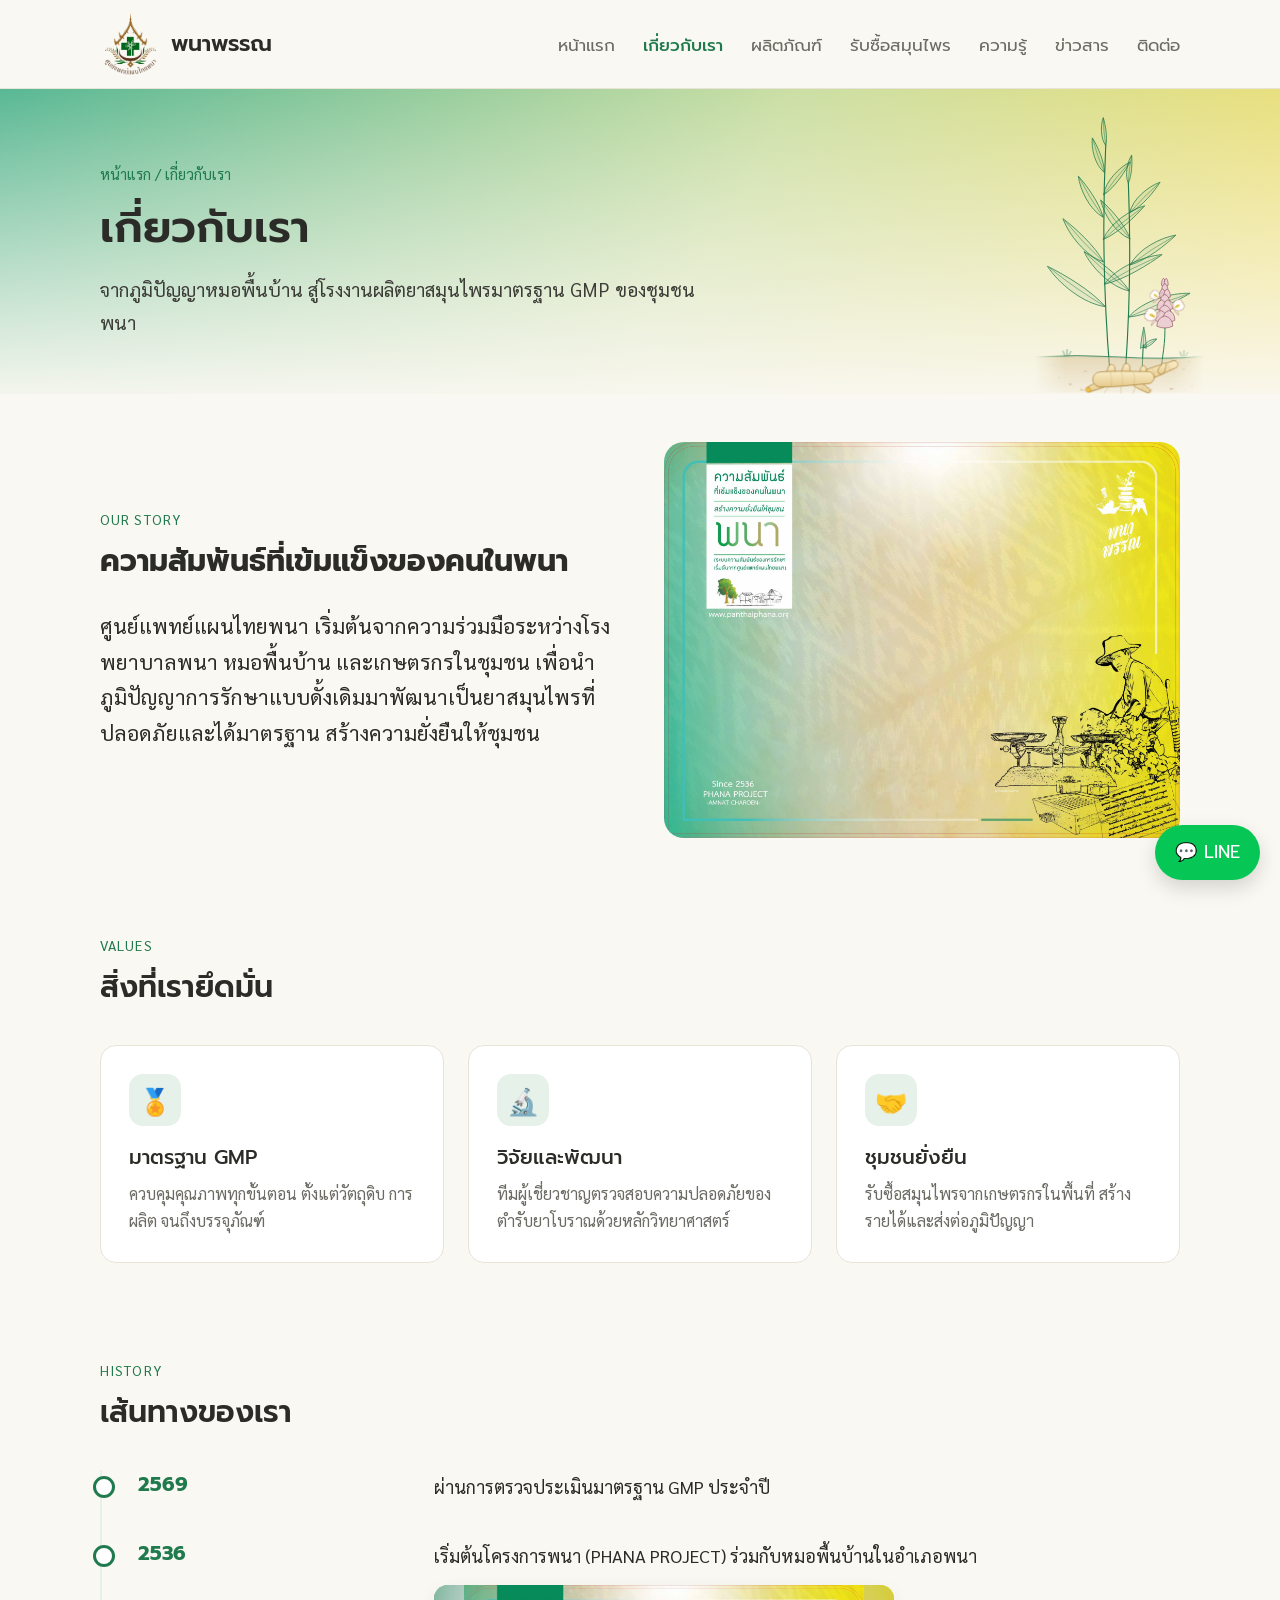
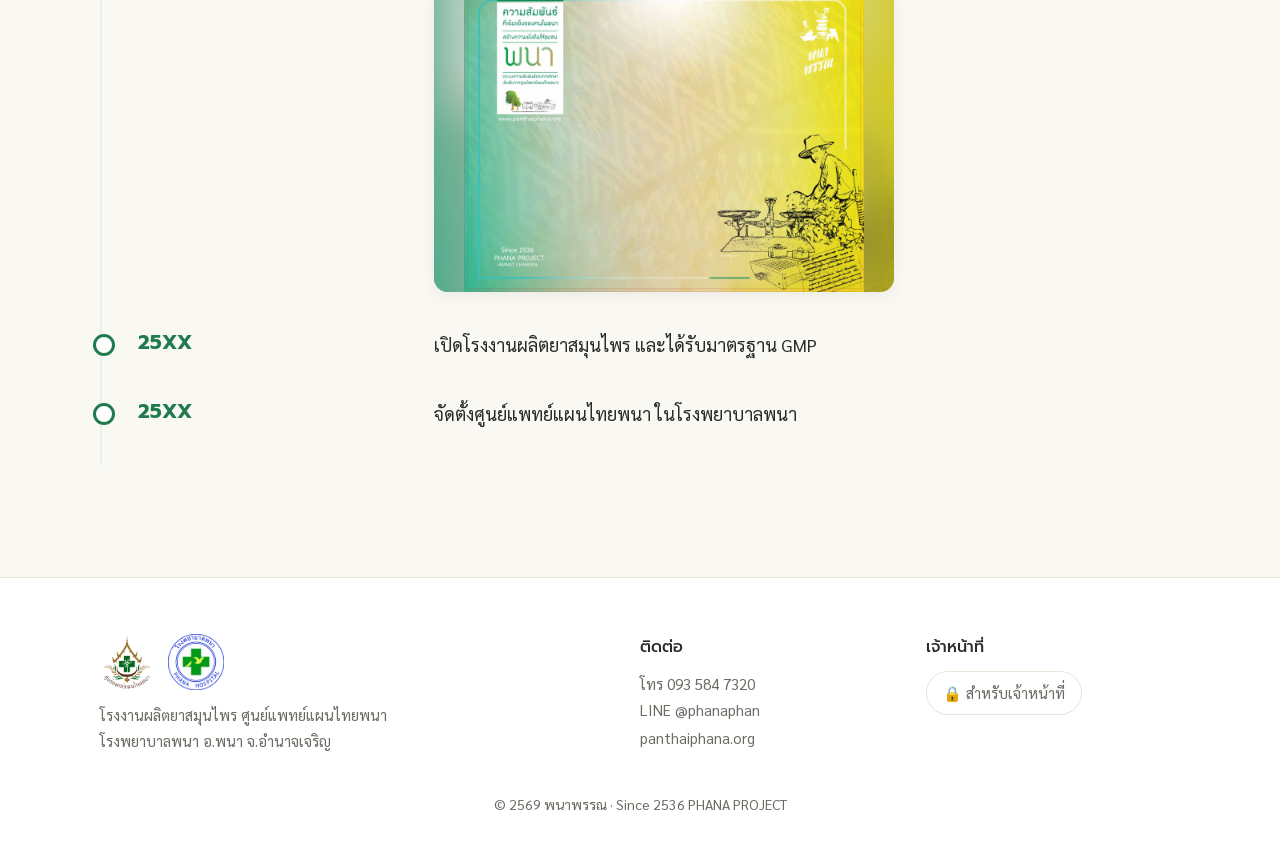
==== about.html @ 0e88390b "Farmers page: faded yearly-quantity column; read still-wanted from the right column The quantity tab" ====
<!doctype html>
<html lang="th">
<head>
<meta charset="utf-8">
<meta name="viewport" content="width=device-width, initial-scale=1">
<title>เกี่ยวกับเรา | พนาพรรณ</title>
<meta name="description" content="ความเป็นมาของโรงงานผลิตยาสมุนไพร ศูนย์แพทย์แผนไทยพนา">
<link rel="icon" href="assets/logo-center.png">
<link rel="preconnect" href="https://fonts.googleapis.com">
<link rel="preconnect" href="https://fonts.gstatic.com" crossorigin>
<link href="https://fonts.googleapis.com/css2?family=Prompt:wght@400;500;600&family=Sarabun:wght@400;500&display=swap" rel="stylesheet">
<link rel="stylesheet" href="assets/style.css?v=20261002j">
</head>
<body data-page="about">
<div id="site-header"></div>

<main>
<div class="page-hero">
  <div class="leaves" id="leaves" data-few="1"></div>
  <div class="wrap">
    <div class="crumb" id="crumb"><a href="index.html">หน้าแรก</a> / เกี่ยวกับเรา</div>
    <h1 id="a-title">เกี่ยวกับเรา</h1>
    <p>จากภูมิปัญญาหมอพื้นบ้าน สู่โรงงานผลิตยาสมุนไพรมาตรฐาน GMP ของชุมชนพนา</p>
  </div>
</div>

<div class="wrap">
  <section class="reveal">
    <div class="split">
      <div>
        <div class="eyebrow">OUR STORY</div>
        <h2 style="font-size:30px;margin:0 0 16px">ความสัมพันธ์ที่เข้มแข็งของคนในพนา</h2>
        <p class="lead">ศูนย์แพทย์แผนไทยพนา เริ่มต้นจากความร่วมมือระหว่างโรงพยาบาลพนา หมอพื้นบ้าน และเกษตรกรในชุมชน เพื่อนำภูมิปัญญาการรักษาแบบดั้งเดิมมาพัฒนาเป็นยาสมุนไพรที่ปลอดภัยและได้มาตรฐาน สร้างความยั่งยืนให้ชุมชน</p>
      </div>
      <img src="assets/poster-phana.jpg" alt="พนา ระบบความสัมพันธ์ของการรักษา" loading="lazy">
    </div>
  </section>

  <section class="reveal">
    <div class="head"><div><div class="eyebrow">VALUES</div><h2>สิ่งที่เรายึดมั่น</h2></div></div>
    <div class="values">
      <div class="value"><div class="ic">🏅</div><h3>มาตรฐาน GMP</h3><p>ควบคุมคุณภาพทุกขั้นตอน ตั้งแต่วัตถุดิบ การผลิต จนถึงบรรจุภัณฑ์</p></div>
      <div class="value"><div class="ic">🔬</div><h3>วิจัยและพัฒนา</h3><p>ทีมผู้เชี่ยวชาญตรวจสอบความปลอดภัยของตำรับยาโบราณด้วยหลักวิทยาศาสตร์</p></div>
      <div class="value"><div class="ic">🤝</div><h3>ชุมชนยั่งยืน</h3><p>รับซื้อสมุนไพรจากเกษตรกรในพื้นที่ สร้างรายได้และส่งต่อภูมิปัญญา</p></div>
    </div>
  </section>

  <section class="reveal">
    <div class="history">
      <div class="head"><div><div class="eyebrow">HISTORY</div><h2>เส้นทางของเรา</h2></div></div>
      <ol class="timeline" id="timeline"></ol>
    </div>
  </section>
</div>
</main>

<div id="site-footer"></div>
<script src="assets/data.js?v=20261002j"></script>
<script src="assets/plai.js?v=20261002j"></script>
<script src="assets/main.js?v=20261002j"></script>
</body>
</html>
---- assets/style.css ----
:root {
  --bg: #FAF8F2;
  --surface: #FFFFFF;
  --text: #2B2B28;
  --muted: #6B6A63;
  --green: #1F7A4D;
  --green-soft: #E6F1EA;
  --gold: #E3C94A;
  --line: #E8E4D8;
  --radius: 16px;
}
* { box-sizing: border-box; }
html { scroll-behavior: smooth; }
body {
  margin: 0; background: var(--bg); color: var(--text);
  font: 18px/1.7 "Sarabun", sans-serif;
}
h1, h2, h3, .brand, .btn, nav a { font-family: "Prompt", sans-serif; }
a { color: inherit; text-decoration: none; }
img { max-width: 100%; display: block; }
.wrap { max-width: 1120px; margin: 0 auto; padding: 0 20px; }

/* Header */
header {
  position: sticky; top: 0; z-index: 20;
  background: rgba(250, 248, 242, .85); backdrop-filter: blur(10px);
  border-bottom: 1px solid var(--line);
}
.bar { display: flex; align-items: center; justify-content: space-between; height: 88px; }
.brand { display: flex; align-items: center; gap: 10px; font-weight: 600; font-size: 22px; }
.brand img { height: 64px; width: auto; }
nav ul { display: flex; gap: 28px; list-style: none; margin: 0; padding: 0; }
nav a { font-size: 17px; color: var(--muted); transition: color .2s; }
nav a:hover { color: var(--green); }
.menu-btn { display: none; background: none; border: 0; font-size: 26px; cursor: pointer; color: var(--text); }

/* Hero */
.hero {
  position: relative; overflow: hidden;
  background: linear-gradient(120deg, #2FA67A 0%, #BFD78E 50%, #EFD84E 100%);
}
.hero::after {
  content: ""; position: absolute; inset: 0;
  background: linear-gradient(180deg, rgba(255,255,255,.15), rgba(250,248,242,.95) 95%);
}
.hero .wrap { position: relative; z-index: 2; padding-top: 96px; padding-bottom: 120px; }
.script { width: 220px; filter: invert(1) brightness(2); opacity: .95; margin-bottom: 24px; }
.hero h1 { font-size: clamp(32px, 5vw, 52px); line-height: 1.25; margin: 0 0 16px; font-weight: 600; }
.hero p { font-size: 20px; color: #3D3D38; max-width: 520px; margin: 0 0 32px; }
.actions { display: flex; gap: 12px; flex-wrap: wrap; }
.btn {
  display: inline-block; padding: 14px 28px; border-radius: 999px;
  font-size: 16px; font-weight: 500; transition: transform .2s, box-shadow .2s;
}
.btn:hover { transform: translateY(-2px); box-shadow: 0 8px 20px rgba(31,122,77,.2); }
.btn-primary { background: var(--green); color: #fff; }
.btn-ghost { background: rgba(255,255,255,.7); color: var(--green); }

.badges { list-style: none; display: flex; flex-wrap: wrap; gap: 10px 24px; margin: 36px 0 0; padding: 0; color: var(--green); font-family: "Prompt", sans-serif; font-weight: 500; font-size: 16px; }

/* Growing plai plant */
.leaves { position: absolute; z-index: 1; pointer-events: none; right: 3%; bottom: 0; top: 4%; width: min(46%, 520px); }
.leaves svg { width: 100%; height: 100%; overflow: visible; }
.draw path, .draw ellipse { stroke-dasharray: 1; stroke-dashoffset: 1; animation: draw var(--t) ease-out var(--d) forwards; }
.leafy path:first-child { fill-opacity: 0; animation: draw var(--t) ease-out var(--d) forwards, fillin .8s ease var(--d) forwards; }
.draw ellipse { fill-opacity: 0; animation: draw var(--t) ease-out var(--d) forwards, fillin .6s ease calc(var(--d) + .3s) forwards; }
.bloom { opacity: 0; transform-box: fill-box; transform-origin: 50% 100%; animation: bloom var(--t) cubic-bezier(.3,1.6,.5,1) var(--d) forwards; }
.fade { opacity: 0; animation: fadein var(--t) ease var(--d) forwards; }
@keyframes fadein { to { opacity: 1; } }
@keyframes draw { to { stroke-dashoffset: 0; } }
@keyframes fillin { to { fill-opacity: 1; } }
@keyframes bloom { from { opacity: 0; transform: scale(.2); } to { opacity: 1; transform: scale(1); } }
.sway { transform-box: fill-box; transform-origin: 50% 100%; animation: sway 6s ease-in-out 7.5s infinite; }
@keyframes sway { 0%, 100% { transform: rotate(0deg); } 50% { transform: rotate(1.4deg); } }
.falling path { opacity: 0; transform-box: fill-box; transform-origin: center; animation: fall 12s ease-in var(--dly) infinite; }
@keyframes fall {
  0% { opacity: 0; transform: translate(200px, 160px) rotate(0deg); }
  8% { opacity: 1; }
  55% { opacity: .9; }
  65%, 100% { opacity: 0; transform: translate(calc(200px + var(--x)), 530px) rotate(220deg); }
}
.hero .leaves { top: 2%; bottom: 12%; }
.page-hero .leaves { top: 8%; bottom: 0; width: 220px; right: 4%; }

/* Sections */
section { padding: 96px 0 0; }
.head { display: flex; justify-content: space-between; align-items: end; margin-bottom: 32px; gap: 16px; }
.head h2 { font-size: 30px; margin: 0; font-weight: 600; }
.head a { color: var(--green); font-size: 16px; white-space: nowrap; }
.eyebrow { color: var(--green); font-size: 14px; letter-spacing: .08em; margin-bottom: 4px; }
.period { display: flex; flex-wrap: wrap; gap: 8px; margin-top: 14px; font-family: "Prompt", sans-serif; }
.period span { padding: 6px 18px; border-radius: 999px; font-size: 17px; font-weight: 500; }
.period span:empty { display: none; }
.period .yr { background: var(--green); color: #fff; box-shadow: 0 4px 12px rgba(31,122,77,.22); }
.period .upd { background: #FBF3CC; color: #5A4D0C; }

.grid { display: grid; grid-template-columns: repeat(3, 1fr); gap: 24px; }
.card {
  background: var(--surface); border: 1px solid var(--line); border-radius: var(--radius);
  overflow: hidden; transition: transform .25s, box-shadow .25s;
}
.card:hover { transform: translateY(-4px); box-shadow: 0 16px 32px rgba(0,0,0,.06); }
.thumb { aspect-ratio: 4/3; display: grid; place-items: center; font-size: 56px; }
.card .body { padding: 20px 22px 24px; }
.tag { font-size: 13px; color: var(--green); background: var(--green-soft); padding: 2px 10px; border-radius: 999px; }
.card h3 { font-size: 19px; margin: 10px 0 4px; font-weight: 500; }
.card p { margin: 0; color: var(--muted); font-size: 16px; }
.price { margin-top: 12px; font-family: "Prompt", sans-serif; color: var(--green); font-size: 20px; font-weight: 600; }

.two { display: grid; grid-template-columns: 1fr 1fr; gap: 48px; }
.list { list-style: none; margin: 0; padding: 0; }
.list li { padding: 18px 0; border-bottom: 1px solid var(--line); }
.list li:first-child { border-top: 1px solid var(--line); }
.list small { color: var(--muted); font-size: 14px; }
.list a { display: block; font-size: 17px; transition: color .2s; }
.list a:hover { color: var(--green); }

/* Footer */
footer { margin-top: 112px; background: var(--surface); border-top: 1px solid var(--line); padding: 56px 0 32px; }
.foot { display: grid; grid-template-columns: 2fr 1fr 1fr; gap: 32px; }
.foot .logos { display: flex; gap: 14px; align-items: center; margin-bottom: 12px; }
.foot .logos img { height: 56px; width: auto; }
.foot h4 { font-family: "Prompt", sans-serif; font-weight: 500; margin: 0 0 10px; font-size: 16px; }
.foot p, .foot a { color: var(--muted); font-size: 15px; margin: 0; }
.staff { display: inline-block; margin-top: 10px; padding: 8px 16px; border: 1px solid var(--line); border-radius: 999px; }
.staff:hover { border-color: var(--green); color: var(--green); }
.copy { margin-top: 40px; font-size: 14px; color: var(--muted); text-align: center; }

.line-fab {
  position: fixed; right: 20px; bottom: 20px; z-index: 30;
  background: #06C755; color: #fff; font-family: "Prompt", sans-serif;
  padding: 12px 20px; border-radius: 999px; box-shadow: 0 8px 20px rgba(0,0,0,.15);
}

header.scrolled { box-shadow: 0 4px 20px rgba(0,0,0,.06); }

/* News slider */
.slider { position: relative; border-radius: 24px; overflow: hidden; aspect-ratio: 21/8; min-height: 320px; background: #ddd; }
.slide {
  position: absolute; inset: 0; opacity: 0; transition: opacity .9s ease;
  background-size: cover; background-position: center; display: flex; align-items: flex-end;
}
.slide.active { opacity: 1; }
.slide.active .bg { transform: scale(1.08); }
.slide .bg { position: absolute; inset: 0; background-size: cover; background-position: center; transition: transform 7s ease-out; }
.slide::after { content: ""; position: absolute; inset: 0; background: linear-gradient(90deg, rgba(20,50,35,.78) 0%, rgba(20,50,35,.35) 55%, transparent 100%); }
.slide .txt { position: relative; z-index: 2; color: #fff; padding: 40px 48px; max-width: 560px; }
/* Slide with a photo: the whole photo is shown (never cropped) on the right,
   over a blurred copy of itself that fills the rest of the banner. */
.slide.has-pic { background: #1E3B2C; }
.slide.has-pic .bg { inset: -40px; filter: blur(26px) brightness(.75); }
.slide.has-pic::after { background: linear-gradient(90deg, rgba(20,50,35,.82) 0%, rgba(20,50,35,.55) 38%, rgba(20,50,35,.1) 70%, transparent 100%); }
.slide .ph { position: absolute; z-index: 1; inset: 0 0 0 44%; background: center / contain no-repeat; }
.slide.has-pic .txt { max-width: 46%; }
.slide .txt > * { opacity: 0; transform: translateY(16px); transition: opacity .6s .3s, transform .6s .3s; }
.slide.active .txt > * { opacity: 1; transform: none; }
.slide .txt small { display: inline-block; background: var(--gold); color: #2B2B28; padding: 2px 12px; border-radius: 999px; font-size: 13px; font-family: "Prompt", sans-serif; }
.slide h3 { font-family: "Prompt", sans-serif; font-size: clamp(22px, 3vw, 32px); font-weight: 600; margin: 12px 0 8px; line-height: 1.3; }
.slide p { margin: 0; opacity: .9; font-size: 16px; }
.s-nav {
  position: absolute; top: 50%; transform: translateY(-50%); z-index: 3;
  width: 44px; height: 44px; border-radius: 50%; border: 0; cursor: pointer;
  background: rgba(255,255,255,.85); color: var(--green); font-size: 20px; transition: background .2s;
}
.s-nav:hover { background: #fff; }
.s-prev { left: 16px; } .s-next { right: 16px; }
.dots { position: absolute; bottom: 20px; right: 28px; z-index: 3; display: flex; gap: 8px; }
.dots button { width: 10px; height: 10px; border-radius: 999px; border: 0; background: rgba(255,255,255,.5); cursor: pointer; transition: width .3s, background .3s; padding: 0; }
.dots button.on { width: 28px; background: #fff; }
.progress { position: absolute; left: 0; bottom: 0; height: 3px; background: var(--gold); z-index: 3; width: 0; }
.progress.run { width: 100%; transition: width 6s linear; }

/* Card tilt */
.card { transform-style: preserve-3d; will-change: transform; }
.thumb span { display: inline-block; transition: transform .4s; }
.card:hover .thumb span { transform: scale(1.2) rotate(-8deg); }

/* Reveal on scroll */
.reveal { opacity: 0; transform: translateY(24px); transition: opacity .7s, transform .7s; }
.reveal.in { opacity: 1; transform: none; }

@media (max-width: 860px) {
  nav ul {
    display: none; position: absolute; top: 88px; left: 0; right: 0;
    flex-direction: column; gap: 0; background: var(--bg); border-bottom: 1px solid var(--line);
  }
  nav ul.open { display: flex; }
  nav li a { display: block; padding: 14px 20px; }
  .menu-btn { display: block; }
  .grid, .two, .foot { grid-template-columns: 1fr; }
  .slider { aspect-ratio: auto; height: 380px; }
  .slide .txt { padding: 28px 24px 56px; }
  .slider:has(.has-pic) { height: 480px; }
  .slide .ph { inset: 0 0 46% 0; }
  .slide.has-pic .txt { max-width: none; }
  .slide.has-pic::after { background: linear-gradient(0deg, rgba(20,50,35,.9) 0%, rgba(20,50,35,.7) 42%, transparent 62%); }
  .s-nav { display: none; }
  .hero .wrap { padding-top: 64px; padding-bottom: 96px; }
  section { padding-top: 72px; }
}
@media (prefers-reduced-motion: reduce) {
  .draw path, .draw ellipse, .leafy path:first-child, .bloom, .sway, .fade, .falling path { animation: none; stroke-dashoffset: 0; fill-opacity: 1; opacity: 1; transform: none; }
  .falling { display: none; }
  .reveal { opacity: 1; transform: none; }
}

/* ---------- Shared additions for inner pages ---------- */
nav a.active { color: var(--green); font-weight: 500; }
main { min-height: 50vh; }

.page-hero {
  position: relative; overflow: hidden;
  background: linear-gradient(120deg, #2FA67A 0%, #BFD78E 55%, #EFD84E 100%);
}
.page-hero::after { content: ""; position: absolute; inset: 0; background: linear-gradient(180deg, rgba(255,255,255,.2), rgba(250,248,242,.96) 100%); }
.page-hero .wrap { position: relative; z-index: 2; padding: 72px 20px 56px; }
.page-hero h1 { font-size: clamp(30px, 4.5vw, 44px); margin: 4px 0 8px; font-weight: 600; }
.page-hero p { margin: 0; color: #3D3D38; max-width: 620px; font-size: 19px; }
.crumb { font-size: 15px; color: var(--green); }
.crumb a:hover { text-decoration: underline; }

/* Filters */
.tools { display: flex; flex-wrap: wrap; gap: 12px; align-items: center; justify-content: space-between; margin-bottom: 28px; }
.chips { display: flex; flex-wrap: wrap; gap: 8px; }
.chip {
  border: 1px solid var(--line); background: var(--surface); color: var(--text);
  padding: 8px 18px; border-radius: 999px; font: 500 15px "Prompt", sans-serif; cursor: pointer; transition: all .2s;
}
.chip:hover { border-color: var(--green); color: var(--green); }
.chip.on { background: var(--green); border-color: var(--green); color: #fff; }
.search {
  flex: 0 1 300px; border: 1px solid var(--line); background: var(--surface); border-radius: 999px;
  padding: 10px 18px; font: 16px "Sarabun", sans-serif; color: var(--text); outline: none;
}
.search:focus { border-color: var(--green); box-shadow: 0 0 0 3px var(--green-soft); }
.empty { text-align: center; color: var(--muted); padding: 48px 0; }
.card { cursor: pointer; }
.card .more { margin-top: 10px; font-size: 15px; color: var(--green); font-family: "Prompt", sans-serif; }
.row-between { display: flex; justify-content: space-between; align-items: end; }

/* Modal */
.modal { position: fixed; inset: 0; z-index: 50; display: grid; place-items: center; padding: 20px; background: rgba(20,30,25,.45); opacity: 0; pointer-events: none; transition: opacity .25s; }
.modal.open { opacity: 1; pointer-events: auto; }
.modal .box { background: var(--surface); border-radius: 20px; max-width: 560px; width: 100%; max-height: 90vh; overflow: auto; transform: translateY(20px) scale(.97); transition: transform .3s; }
.modal.open .box { transform: none; }
.modal .thumb { aspect-ratio: 16/7; font-size: 72px; }
.modal .body { padding: 24px 28px 28px; }
.modal h3 { font-size: 26px; margin: 10px 0 4px; }
.modal dl { margin: 18px 0 0; }
.modal dt { font-family: "Prompt", sans-serif; font-weight: 500; color: var(--green); font-size: 15px; margin-top: 14px; }
.modal dd { margin: 2px 0 0; font-size: 16px; }
.modal .box { position: relative; }
.modal .close { position: absolute; top: 12px; right: 12px; z-index: 1; width: 40px; height: 40px; border-radius: 50%; border: 0; background: rgba(255,255,255,.9); font-size: 20px; cursor: pointer; }

/* News / article cards */
.post { display: grid; grid-template-columns: 200px 1fr; gap: 24px; padding: 24px 0; border-bottom: 1px solid var(--line); }
.post:first-child { border-top: 1px solid var(--line); }
.post .pic { border-radius: 12px; aspect-ratio: 4/3; background-size: cover; background-position: center; display: grid; place-items: center; font-size: 44px; }
.post h3 { font-family: "Prompt", sans-serif; font-weight: 500; font-size: 21px; margin: 6px 0; line-height: 1.4; transition: color .2s; }
.post:hover h3 { color: var(--green); }
.post p { margin: 0; color: var(--muted); font-size: 16px; }
.meta { font-size: 14px; color: var(--muted); display: flex; gap: 10px; align-items: center; flex-wrap: wrap; }

.article { max-width: 720px; margin: 0 auto; }
.article .cover { border-radius: 20px; aspect-ratio: 16/8; background-size: cover; background-position: center; margin-bottom: 32px; display: grid; place-items: center; font-size: 80px; }
.article p { font-size: 19px; margin: 0 0 20px; }
.article .gallery { margin-bottom: 32px; }

/* Picture sets (news, articles, history): 1, 2 or 3 pictures */
.gallery { display: grid; gap: 10px; grid-template-columns: repeat(var(--n, 1), minmax(0, 1fr)); }
.gallery.g2 { --n: 2; }
.gallery.g3 { --n: 3; }
.gallery a { position: relative; aspect-ratio: 3/2; overflow: hidden; border-radius: 14px; background: #E9E6DC center / cover; cursor: zoom-in; box-shadow: 0 4px 16px rgba(0,0,0,.06); }
.gallery a::before { content: ""; position: absolute; inset: -30px; background: inherit; filter: blur(22px) brightness(.9); }
.gallery img { position: relative; width: 100%; height: 100%; object-fit: contain; }
.back { display: inline-block; margin-top: 24px; color: var(--green); font-family: "Prompt", sans-serif; }

/* About */
.lead { font-size: 21px; max-width: 760px; }
.values { display: grid; grid-template-columns: repeat(3, 1fr); gap: 24px; }
.value { background: var(--surface); border: 1px solid var(--line); border-radius: var(--radius); padding: 28px; }
.value .ic { width: 52px; height: 52px; border-radius: 14px; background: var(--green-soft); display: grid; place-items: center; font-size: 26px; margin-bottom: 14px; }
.value h3 { font-size: 20px; margin: 0 0 6px; font-weight: 500; }
.value p { margin: 0; color: var(--muted); font-size: 16px; }
.timeline { list-style: none; margin: 0; padding: 0 0 0 28px; border-left: 2px solid var(--green-soft); }
.timeline li { position: relative; padding: 0 0 36px 8px; display: grid; grid-template-columns: 260px minmax(0, 1fr); gap: 4px 36px; align-items: start; }
.timeline li::before { content: ""; position: absolute; left: -37px; top: 6px; width: 16px; height: 16px; border-radius: 50%; background: var(--surface); border: 3px solid var(--green); }
.timeline b { font-family: "Prompt", sans-serif; color: var(--green); font-size: 20px; line-height: 1.45; }
.timeline p { margin: 2px 0 0; }
.timeline .gallery { margin-top: 14px; }
.timeline .gallery.g1 { max-width: 460px; }
.split { display: grid; grid-template-columns: 1fr 1fr; gap: 48px; align-items: center; }
.split img { border-radius: 20px; }

/* Contact */
.contact-grid { display: grid; grid-template-columns: repeat(2, 1fr); gap: 20px; }
.info { background: var(--surface); border: 1px solid var(--line); border-radius: var(--radius); padding: 24px; display: flex; gap: 16px; align-items: flex-start; transition: border-color .2s, transform .2s; }
a.info:hover { border-color: var(--green); transform: translateY(-2px); }
.info .ic { flex: none; width: 48px; height: 48px; border-radius: 12px; background: var(--green-soft); display: grid; place-items: center; font-size: 22px; }
.info h3 { margin: 0 0 2px; font-size: 17px; font-weight: 500; }
.info p { margin: 0; color: var(--muted); font-size: 16px; }
.map { width: 100%; height: 380px; border: 0; border-radius: 20px; margin-top: 24px; background: var(--line); }

@media (max-width: 860px) {
  .values, .contact-grid, .split, .timeline li { grid-template-columns: 1fr; }
  .gallery.g3 { --n: 2; }
  .gallery.g3 a:first-child { grid-column: 1 / -1; }
  .post { grid-template-columns: 110px 1fr; gap: 16px; }
  .post h3 { font-size: 18px; }
  .post p { display: none; }
  .search { flex: 1 1 100%; }
  .page-hero .wrap { padding: 48px 20px 40px; }
}
.page-hero + .wrap > section:first-child { padding-top: 48px; }
.nw { white-space: nowrap; }
@media (max-width: 860px) {
  .line-fab { width: 56px; height: 56px; padding: 0; display: grid; place-items: center; font-size: 26px; right: 16px; bottom: 88px; }
  .line-fab span { display: none; }
}
@media (max-width: 860px) {
  .hero .leaves { width: 75%; right: -14%; opacity: .3; }
  .page-hero .leaves { width: 130px; right: 0; opacity: .5; }
}

/* Farmers page */
.updated { margin-top: 16px; display: inline-block; background: rgba(255,255,255,.75); padding: 6px 16px; border-radius: 999px; font-size: 15px; color: var(--green); }
.chip small { font-size: 12px; opacity: .8; }
.only-open { display: inline-flex; gap: 8px; align-items: center; margin: -12px 0 16px; font-size: 16px; color: var(--muted); cursor: pointer; }
.only-open input { width: 18px; height: 18px; accent-color: var(--green); }
.table-wrap { background: var(--surface); border: 1px solid var(--line); border-radius: var(--radius); overflow: hidden; }
.herbs { width: 100%; border-collapse: collapse; font-size: 16px; }
.herbs th { background: var(--green-soft); color: var(--green); font: 500 15px "Prompt", sans-serif; text-align: left; padding: 12px 16px; }
.herbs td { padding: 11px 16px; border-top: 1px solid var(--line); }
.herbs tbody tr:hover { background: #FBFAF5; }
.herbs .num { text-align: right; font-variant-numeric: tabular-nums; }
.herbs td.a { color: var(--green); font-weight: 500; }
.herbs td:first-child { color: var(--muted); font-size: 14px; }
.herbs tr.closed td { color: #A9A79E; }
.status { font-size: 13px; padding: 2px 10px; border-radius: 999px; white-space: nowrap; }
.status.on { background: var(--green-soft); color: var(--green); }
.status.off { background: #F6E6E6; color: #A34A4A; }
.note { color: var(--muted); font-size: 15px; margin: 14px 0 0; }
.steps { list-style: none; margin: 0; padding: 0; display: grid; grid-template-columns: repeat(5, 1fr); gap: 20px; counter-reset: s; }
.steps li { background: var(--surface); border: 1px solid var(--line); border-radius: var(--radius); padding: 24px; position: relative; counter-increment: s; }
.steps li::after { content: counter(s); position: absolute; top: 18px; right: 20px; font: 600 28px "Prompt", sans-serif; color: var(--green-soft); }
.steps .ic { width: 52px; height: 52px; border-radius: 14px; background: var(--green-soft); display: grid; place-items: center; font-size: 26px; margin-bottom: 14px; }
.steps h3 { font-size: 18px; margin: 0 0 4px; font-weight: 500; }
.steps p { margin: 0; color: var(--muted); font-size: 15px; }
.checks { list-style: none; padding: 0; margin: 0; display: grid; grid-template-columns: 1fr 1fr; gap: 12px 32px; }
.checks li { padding-left: 32px; position: relative; }
.checks li::before { content: "✓"; position: absolute; left: 0; top: 1px; width: 22px; height: 22px; border-radius: 50%; background: var(--green); color: #fff; font-size: 13px; display: grid; place-items: center; }
.cta { background: linear-gradient(120deg, #2FA67A, #BFD78E 60%, #EFD84E); border-radius: 24px; padding: 40px 48px; display: flex; justify-content: space-between; align-items: center; gap: 24px; flex-wrap: wrap; }
.cta h2 { margin: 0 0 4px; font-size: 28px; }
.cta p { margin: 0; color: #3D3D38; }
.btn-line { background: #06C755; color: #fff; }

@media (max-width: 860px) {
  .steps, .checks { grid-template-columns: 1fr; }
  .cta { padding: 28px 24px; }
  .table-wrap { background: none; border: 0; overflow: visible; }
  .herbs thead { display: none; }
  .herbs, .herbs tbody { display: block; }
  .herbs tr { display: grid; grid-template-columns: 1fr 1fr 1fr; gap: 4px 12px; background: var(--surface); border: 1px solid var(--line); border-radius: var(--radius); padding: 16px; margin-bottom: 12px; }
  .herbs td { border: 0; padding: 0; }
  .herbs td.name { grid-column: 1 / 3; grid-row: 1; font: 500 18px "Prompt", sans-serif; }
  .herbs td:first-child { grid-column: 3; grid-row: 2; display: none; }
  .herbs td:nth-child(3) { display: none; }
  .herbs td:last-child { grid-column: 3; grid-row: 1; text-align: right; }
  .herbs td.num { text-align: left; margin-top: 6px; }
  .herbs td.num::before { content: attr(data-l); display: block; font-size: 13px; color: var(--muted); font-weight: 400; }
  .wants tr { grid-template-columns: 1fr auto; }
  .wants td.name { grid-column: 1; }
  .wants td.num { display: block; grid-column: 2; grid-row: 1; text-align: right; margin: 0; }
  .wants td.num::before { display: none; }
  .wants td.num.total { grid-column: 1 / -1; grid-row: 2; text-align: left; }
  .wants td.num.total:not(:empty)::before { display: inline; content: 'ต้องการทั้งปี '; font-size: inherit; color: inherit; }
  .wants td:last-child { grid-column: 1 / -1; grid-row: 3; text-align: left; }
}
.wants td.num b { color: var(--green); font-weight: 500; }
.wants td.num small, .wants td:last-child { color: var(--muted); font-size: 14px; }
.wants tr.closed td.num { color: #A9A79E; }
.wants .total, .wants td.total small { color: #A9A79E; font-size: 15px; font-weight: 400; }
.map-btn { margin-top: 24px; }

.tools-2 { align-items: center; margin: -12px 0 16px; gap: 12px; flex-wrap: wrap; }
.tools-2 .only-open { margin: 0; }
.print-link { border: 1px solid var(--line); background: var(--surface); padding: 10px 20px; font-size: 15px; }

/* Products page: featured banner + drug table */
.feature { position: relative; margin: 8px 0 -24px; background: linear-gradient(120deg, #E6F1EA, #FBF6DF); border: 1px solid var(--line); border-radius: 24px; overflow: hidden; }
.fslide { display: none; grid-template-columns: 180px 1fr; gap: 28px; align-items: center; padding: 22px 32px; }
.fslide.active { display: grid; animation: fadeIn .5s; }
@keyframes fadeIn { from { opacity: 0; } to { opacity: 1; } }
.fpic { aspect-ratio: 1; border-radius: 16px; display: grid; place-items: center; font-size: 72px; box-shadow: 0 10px 30px rgba(0,0,0,.08); }
.ftxt small { color: #9A7B12; font-family: "Prompt", sans-serif; font-size: 15px; }
.ftxt h2 { font-size: 28px; margin: 4px 0 2px; font-weight: 600; }
.ftxt .trade { color: var(--green); font-family: "Prompt", sans-serif; }
.ftxt p { color: var(--muted); margin: 6px 0 0; font-size: 16px; }
.fbuy { display: flex; align-items: center; gap: 14px; flex-wrap: wrap; margin-top: 10px; color: var(--muted); font-size: 16px; }
.fbuy .price { margin: 0; font-size: 26px; }
.fbuy .btn { margin-left: auto; }
.feature .dots { bottom: 14px; right: 24px; }
.feature .dots button { background: rgba(31,122,77,.25); }
.feature .dots button.on { background: var(--green); }
.filters { display: grid; gap: 10px; margin-bottom: 20px; }
.f-row { display: flex; gap: 12px; align-items: center; flex-wrap: wrap; }
.f-label { font-family: "Prompt", sans-serif; font-size: 15px; color: var(--muted); min-width: 72px; }
.d-tools { margin: 0 0 10px; }
.d-tools .search { flex: 1 1 320px; max-width: 460px; }
.d-count { color: var(--muted); font-size: 14px; margin-bottom: 8px; }
.drug-wrap { overflow-x: auto; -webkit-overflow-scrolling: touch; }
.drugs { border-collapse: separate; border-spacing: 0; font-size: 15px; min-width: 1500px; width: 100%; }
.drugs th { background: var(--green-soft); color: var(--green); font: 500 14px "Prompt", sans-serif; text-align: left; padding: 11px 12px; white-space: nowrap; }
.drugs td { padding: 10px 12px; border-top: 1px solid var(--line); vertical-align: top; background: var(--surface); }
.drugs tbody tr { cursor: pointer; }
.drugs tbody tr:hover td, .drugs tbody tr:focus td { background: #F4F8F2; }
.drugs tbody tr:focus { outline: none; }
.drugs .n { color: var(--muted); font-size: 13px; }
.drugs .num { text-align: right; white-space: nowrap; color: var(--green); font-weight: 500; font-variant-numeric: tabular-nums; }
.drugs .name { position: sticky; left: 0; z-index: 1; min-width: 240px; max-width: 300px; box-shadow: 1px 0 0 var(--line), 6px 0 10px -8px rgba(0,0,0,.25); }
.drugs th.name { z-index: 2; background: var(--green-soft); white-space: normal; }
.drugs td.name b { display: block; font-weight: 500; }
.drugs .code { font-size: 13px; font-variant-numeric: tabular-nums; white-space: nowrap; letter-spacing: .02em; }
.drugs .tag { font-size: 12px; white-space: nowrap; }
.dstat { display: inline-block; font-size: 12px; padding: 1px 9px; border-radius: 999px; white-space: nowrap; margin-top: 3px; font-weight: 400; }
.dstat.ok { background: var(--green-soft); color: var(--green); }
.dstat.pre { background: #FBF0D4; color: #8A6410; }
.dstat.long { background: #F6E4EA; color: #8E4A5E; }
.modal .box.wide { max-width: 720px; }
.modal .box.wide .thumb { aspect-ratio: 16/8; }
.modal .box.wide .thumb:has(span) { aspect-ratio: auto; height: 120px; font-size: 56px; }
.modal .price small { color: var(--muted); font-weight: 400; font-size: 15px; }
.badges-row { display: flex; gap: 6px; flex-wrap: wrap; align-items: center; }
.badges-row .dstat { margin: 0; font-size: 13px; padding: 2px 10px; }
.modal dl.facts { display: grid; grid-template-columns: 1fr 1fr; gap: 2px 20px; background: #FAF8F2; border-radius: 12px; padding: 4px 16px 14px; }
.modal dl.facts dt { font-size: 13px; color: var(--muted); margin-top: 10px; }
.modal dl.facts dd { font-size: 15px; word-break: break-word; }
.modal dd ul { margin: 2px 0 0; padding-left: 20px; }
.modal dd p { margin: 0; }
@media (max-width: 860px) {
  .feature { border-radius: 18px; }
  .fslide { grid-template-columns: 96px 1fr; gap: 14px; padding: 16px; align-items: start; }
  .fpic { font-size: 44px; border-radius: 12px; }
  .ftxt small { font-size: 13px; }
  .ftxt h2 { font-size: 20px; }
  .ftxt .trade, .ftxt p { font-size: 14px; }
  .ftxt p { display: -webkit-box; -webkit-line-clamp: 2; -webkit-box-orient: vertical; overflow: hidden; }
  .fbuy { gap: 8px 10px; font-size: 14px; }
  .fbuy .price { font-size: 20px; }
  .fbuy .btn { margin-left: 0; padding: 8px 16px; font-size: 14px; }
  .feature:has(.dots) .fslide { padding-bottom: 34px; }
  .f-label { min-width: 0; width: 100%; }
  .drug-wrap { background: var(--surface); border: 1px solid var(--line); overflow-x: auto; }
  .drugs { font-size: 14px; min-width: 1350px; }
  .drugs .name { min-width: 170px; max-width: 190px; }
  .modal dl.facts { grid-template-columns: 1fr; }
}
.tag.ned { background: #C62828; color: #fff; font-weight: 600; }
.drugs.few { min-width: 0; }
.drugs.few .name { max-width: none; }
.d-tools .print-link { margin-left: 0; }
.cols-pick { position: relative; margin-left: auto; }
.cols-pick summary { list-style: none; cursor: pointer; }
.cols-pick summary::-webkit-details-marker { display: none; }
.cols-pop { position: absolute; right: 0; top: calc(100% + 8px); z-index: 10; width: 260px; background: var(--surface); border: 1px solid var(--line); border-radius: 14px; box-shadow: 0 12px 30px rgba(0,0,0,.12); padding: 12px 16px; }
.cols-list label { display: flex; gap: 10px; align-items: center; padding: 4px 0; font-size: 15px; cursor: pointer; }
.cols-list input { width: 17px; height: 17px; accent-color: var(--green); }
.cols-list input:disabled + * , .cols-list label:has(input:disabled) { color: var(--muted); cursor: default; }
.cols-reset { margin-top: 8px; width: 100%; border: 1px solid var(--line); background: var(--bg); border-radius: 999px; padding: 7px; font: 500 14px "Prompt", sans-serif; color: var(--green); cursor: pointer; }
@media (max-width: 860px) { .cols-pick { margin-left: 0; } .cols-pop { left: 0; right: auto; } }

/* Pager (news / knowledge) */
.pager { display: flex; flex-wrap: wrap; gap: 6px; justify-content: center; align-items: center; margin-top: 32px; }
.pager:empty { display: none; }
.pager button { min-width: 42px; height: 42px; padding: 0 14px; border-radius: 999px; border: 1px solid var(--line); background: var(--surface); font: 500 15px "Prompt", sans-serif; color: var(--text); cursor: pointer; }
.pager button:hover:not(:disabled) { border-color: var(--green); color: var(--green); }
.pager button.on { background: var(--green); border-color: var(--green); color: #fff; }
.pager button:disabled { opacity: .4; cursor: default; }
.pager span { color: var(--muted); padding: 0 2px; }
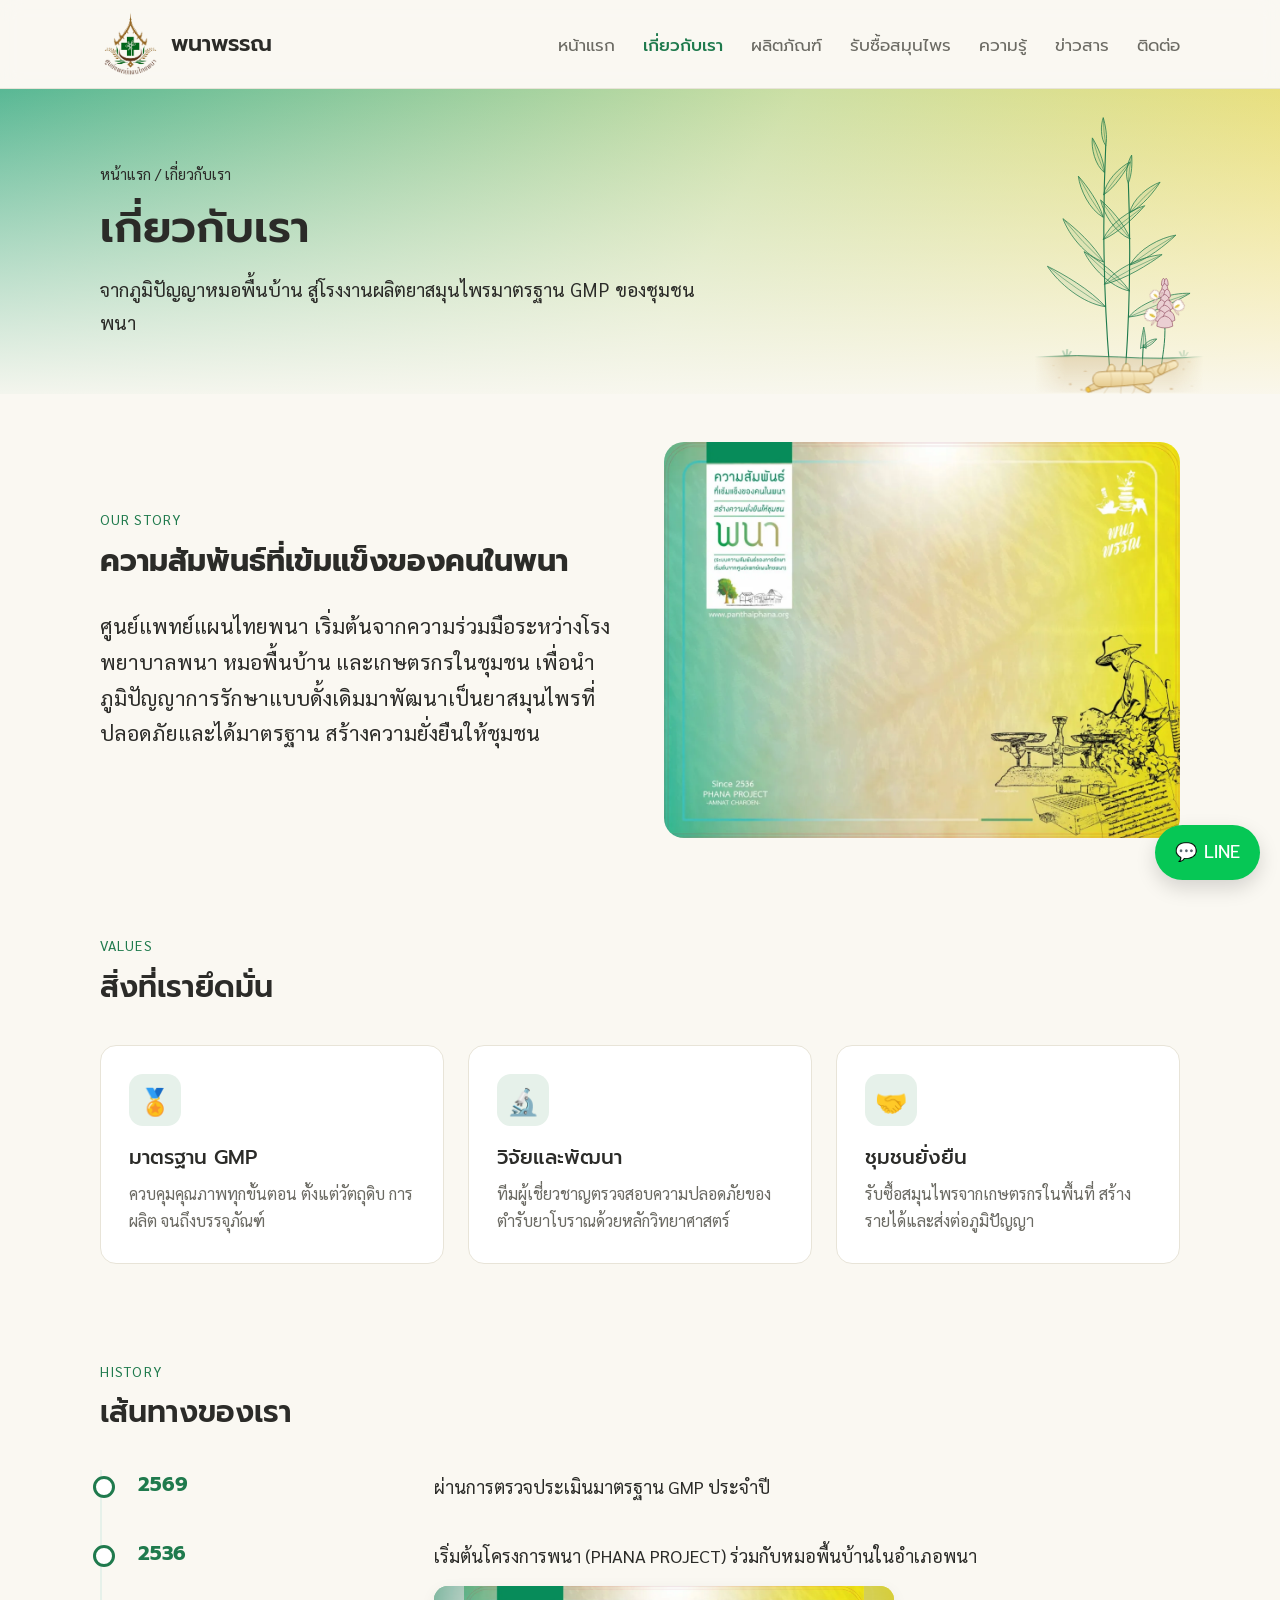
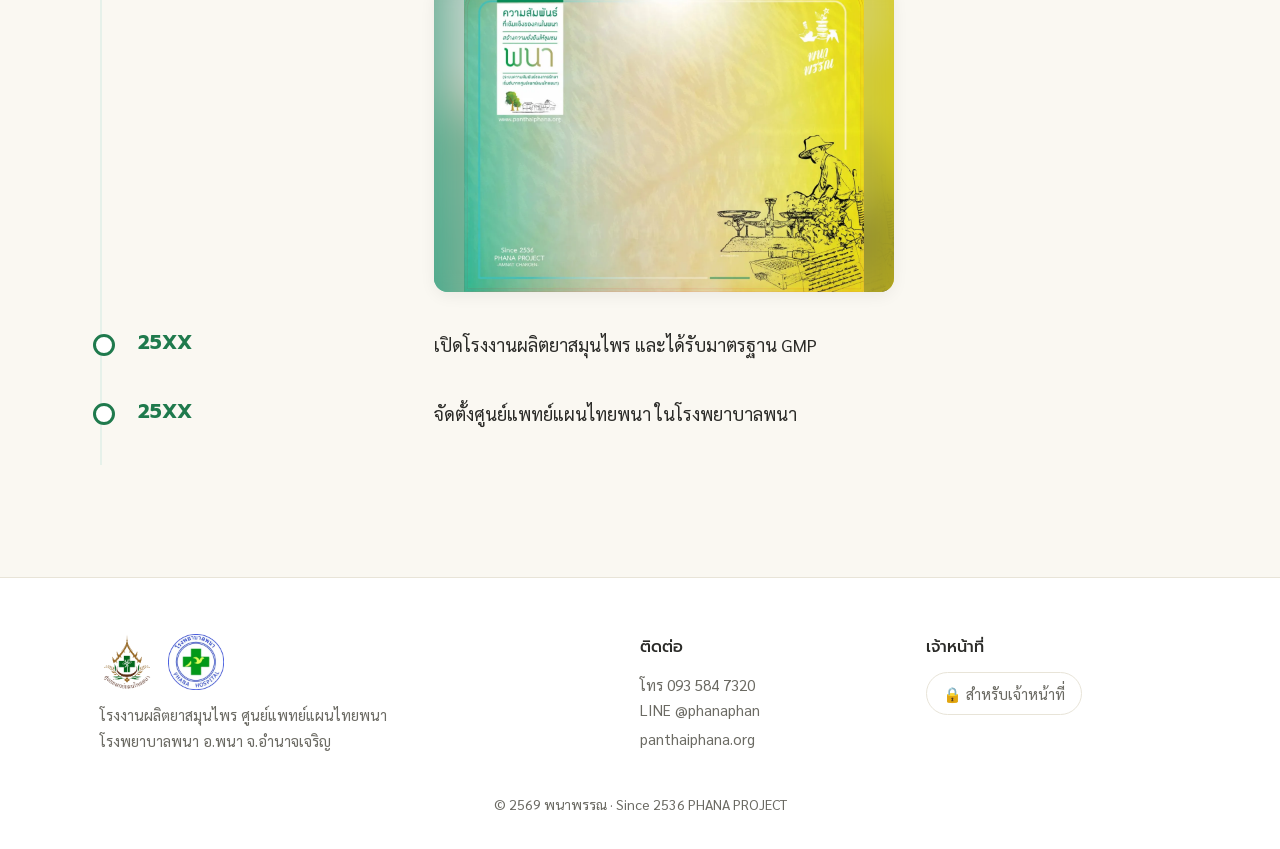
==== commit 7cfa56cf: "Accessibility and image weight: darker hero text, focus ring, menu aria-expanded, webp images Co-Aut" ====
--- a/about.html
+++ b/about.html
@@ -9,7 +9,7 @@
 <link rel="preconnect" href="https://fonts.googleapis.com">
 <link rel="preconnect" href="https://fonts.gstatic.com" crossorigin>
 <link href="https://fonts.googleapis.com/css2?family=Prompt:wght@400;500;600&family=Sarabun:wght@400;500&display=swap" rel="stylesheet">
-<link rel="stylesheet" href="assets/style.css?v=20261002j">
+<link rel="stylesheet" href="assets/style.css?v=20261104a">
 </head>
 <body data-page="about">
 <div id="site-header"></div>
@@ -32,7 +32,7 @@
         <h2 style="font-size:30px;margin:0 0 16px">ความสัมพันธ์ที่เข้มแข็งของคนในพนา</h2>
         <p class="lead">ศูนย์แพทย์แผนไทยพนา เริ่มต้นจากความร่วมมือระหว่างโรงพยาบาลพนา หมอพื้นบ้าน และเกษตรกรในชุมชน เพื่อนำภูมิปัญญาการรักษาแบบดั้งเดิมมาพัฒนาเป็นยาสมุนไพรที่ปลอดภัยและได้มาตรฐาน สร้างความยั่งยืนให้ชุมชน</p>
       </div>
-      <img src="assets/poster-phana.jpg" alt="พนา ระบบความสัมพันธ์ของการรักษา" loading="lazy">
+      <img src="assets/poster-phana.webp" alt="พนา ระบบความสัมพันธ์ของการรักษา" loading="lazy">
     </div>
   </section>
 
@@ -55,8 +55,8 @@
 </main>
 
 <div id="site-footer"></div>
-<script src="assets/data.js?v=20261002j"></script>
-<script src="assets/plai.js?v=20261002j"></script>
-<script src="assets/main.js?v=20261002j"></script>
+<script src="assets/data.js?v=20261104a"></script>
+<script src="assets/plai.js?v=20261104a"></script>
+<script src="assets/main.js?v=20261104a"></script>
 </body>
 </html>
--- a/assets/style.css
+++ b/assets/style.css
@@ -17,6 +17,7 @@
 }
 h1, h2, h3, .brand, .btn, nav a { font-family: "Prompt", sans-serif; }
 a { color: inherit; text-decoration: none; }
+:focus-visible { outline: 3px solid var(--green); outline-offset: 3px; border-radius: 6px; }
 img { max-width: 100%; display: block; }
 .wrap { max-width: 1120px; margin: 0 auto; padding: 0 20px; }
 
@@ -46,7 +47,7 @@
 .hero .wrap { position: relative; z-index: 2; padding-top: 96px; padding-bottom: 120px; }
 .script { width: 220px; filter: invert(1) brightness(2); opacity: .95; margin-bottom: 24px; }
 .hero h1 { font-size: clamp(32px, 5vw, 52px); line-height: 1.25; margin: 0 0 16px; font-weight: 600; }
-.hero p { font-size: 20px; color: #3D3D38; max-width: 520px; margin: 0 0 32px; }
+.hero p { font-size: 20px; color: var(--text); max-width: 520px; margin: 0 0 32px; }
 .actions { display: flex; gap: 12px; flex-wrap: wrap; }
 .btn {
   display: inline-block; padding: 14px 28px; border-radius: 999px;
@@ -215,8 +216,8 @@
 .page-hero::after { content: ""; position: absolute; inset: 0; background: linear-gradient(180deg, rgba(255,255,255,.2), rgba(250,248,242,.96) 100%); }
 .page-hero .wrap { position: relative; z-index: 2; padding: 72px 20px 56px; }
 .page-hero h1 { font-size: clamp(30px, 4.5vw, 44px); margin: 4px 0 8px; font-weight: 600; }
-.page-hero p { margin: 0; color: #3D3D38; max-width: 620px; font-size: 19px; }
-.crumb { font-size: 15px; color: var(--green); }
+.page-hero p { margin: 0; color: var(--text); max-width: 620px; font-size: 19px; }
+.crumb { font-size: 15px; color: var(--text); }
 .crumb a:hover { text-decoration: underline; }
 
 /* Filters */
@@ -384,6 +385,7 @@
 
 .tools-2 { align-items: center; margin: -12px 0 16px; gap: 12px; flex-wrap: wrap; }
 .tools-2 .only-open { margin: 0; }
+#w-section .head { flex-wrap: wrap; }
 .print-link { border: 1px solid var(--line); background: var(--surface); padding: 10px 20px; font-size: 15px; }
 
 /* Products page: featured banner + drug table */
